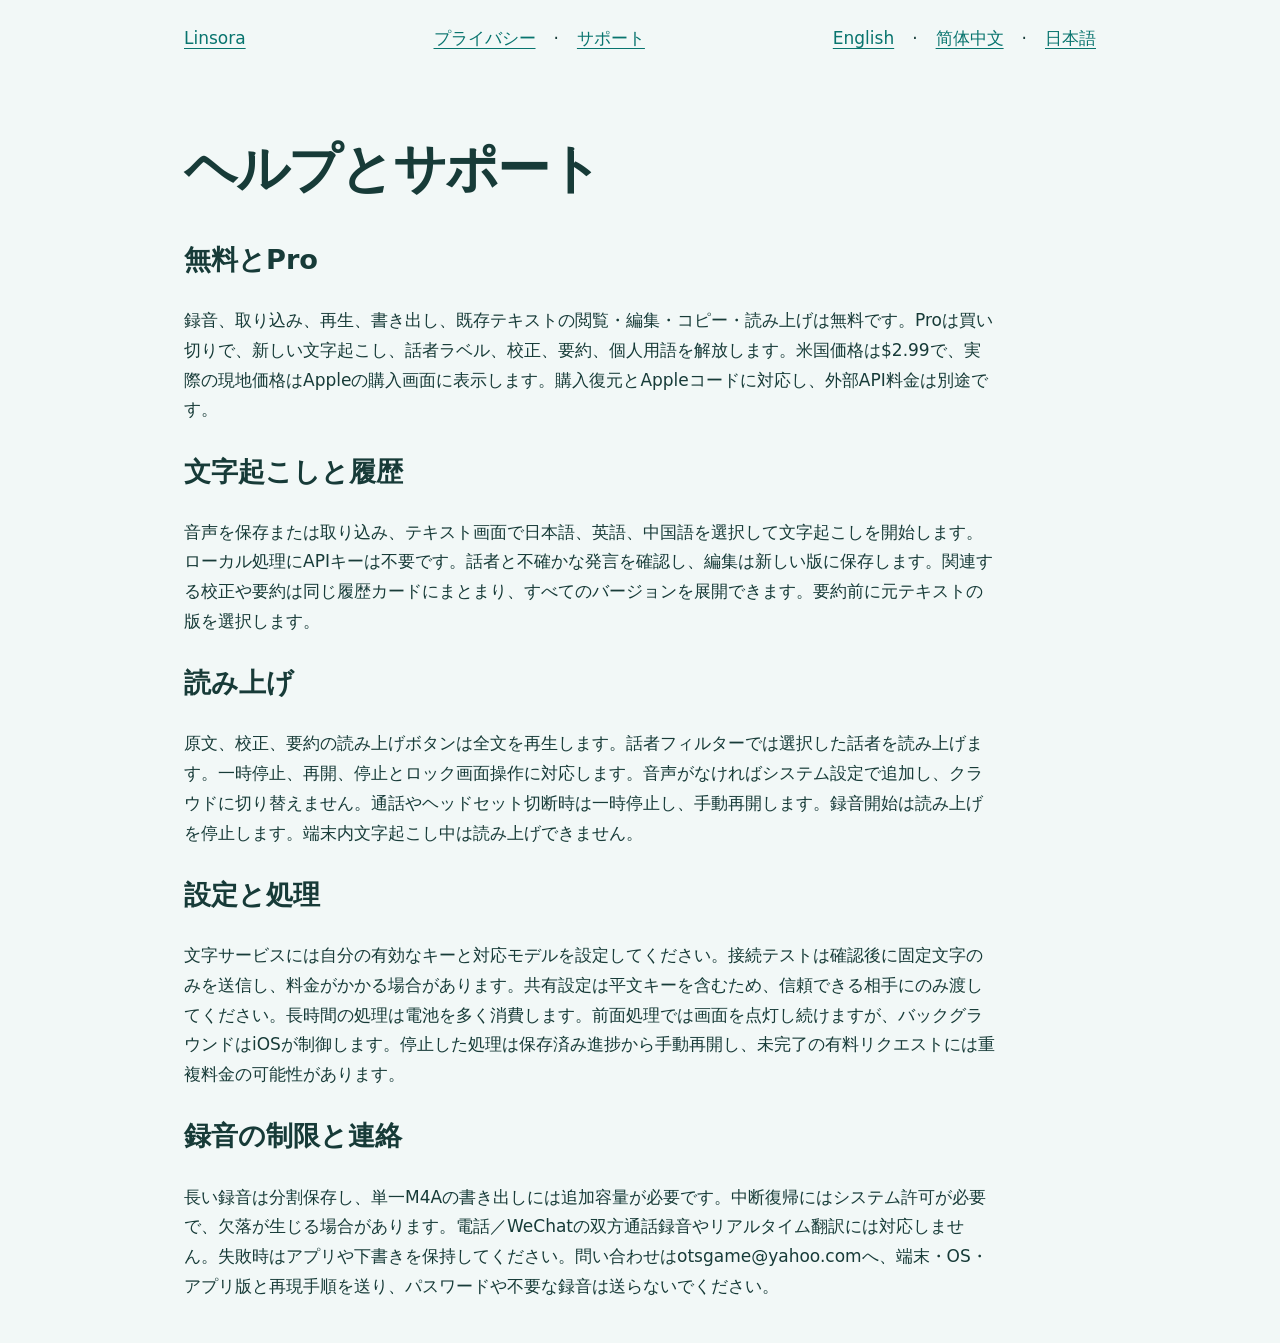
==== site/ja/support/index.html @ 4275777d "Publish multilingual Linsora website for GitHub Pages" ====
<!doctype html><html lang="ja"><head><meta charset="utf-8"><meta name="viewport" content="width=device-width,initial-scale=1"><title>ヘルプとサポート · Linsora</title><link rel="stylesheet" href="../../assets/style.css"></head><body><header><a href="../">Linsora</a><nav><a href="../privacy/">プライバシー</a> · <a href="./">サポート</a></nav><nav aria-label="Languages"><a href="../../support/" lang="en">English</a> · <a href="../../zh/support/" lang="zh-Hans">简体中文</a> · <a href="./" lang="ja">日本語</a></nav></header><main><h1>ヘルプとサポート</h1><h2>無料とPro</h2><p>録音、取り込み、再生、書き出し、既存テキストの閲覧・編集・コピー・読み上げは無料です。Proは買い切りで、新しい文字起こし、話者ラベル、校正、要約、個人用語を解放します。米国価格は$2.99で、実際の現地価格はAppleの購入画面に表示します。購入復元とAppleコードに対応し、外部API料金は別途です。</p><h2>文字起こしと履歴</h2><p>音声を保存または取り込み、テキスト画面で日本語、英語、中国語を選択して文字起こしを開始します。ローカル処理にAPIキーは不要です。話者と不確かな発言を確認し、編集は新しい版に保存します。関連する校正や要約は同じ履歴カードにまとまり、すべてのバージョンを展開できます。要約前に元テキストの版を選択します。</p><h2>読み上げ</h2><p>原文、校正、要約の読み上げボタンは全文を再生します。話者フィルターでは選択した話者を読み上げます。一時停止、再開、停止とロック画面操作に対応します。音声がなければシステム設定で追加し、クラウドに切り替えません。通話やヘッドセット切断時は一時停止し、手動再開します。録音開始は読み上げを停止します。端末内文字起こし中は読み上げできません。</p><h2>設定と処理</h2><p>文字サービスには自分の有効なキーと対応モデルを設定してください。接続テストは確認後に固定文字のみを送信し、料金がかかる場合があります。共有設定は平文キーを含むため、信頼できる相手にのみ渡してください。長時間の処理は電池を多く消費します。前面処理では画面を点灯し続けますが、バックグラウンドはiOSが制御します。停止した処理は保存済み進捗から手動再開し、未完了の有料リクエストには重複料金の可能性があります。</p><h2>録音の制限と連絡</h2><p>長い録音は分割保存し、単一M4Aの書き出しには追加容量が必要です。中断復帰にはシステム許可が必要で、欠落が生じる場合があります。電話／WeChatの双方通話録音やリアルタイム翻訳には対応しません。失敗時はアプリや下書きを保持してください。問い合わせはotsgame@yahoo.comへ、端末・OS・アプリ版と再現手順を送り、パスワードや不要な録音は送らないでください。</p></main></body></html>
---- site/assets/style.css ----
:root{color-scheme:light dark;--bg:#f2f8f7;--panel:#fff;--text:#173b38;--muted:#486761;--accent:#08746e;--line:#c7ddda;--draft:#fff4d4}*{box-sizing:border-box}body{margin:0;background:var(--bg);color:var(--text);font:17px/1.75 system-ui,-apple-system,BlinkMacSystemFont,"Segoe UI",sans-serif;overflow-wrap:anywhere}header,main,footer{max-width:960px;margin:auto;padding:24px}header{display:flex;justify-content:space-between;align-items:center;gap:24px;flex-wrap:wrap}.brand{font-size:28px;font-weight:750;text-decoration:none}.brand span{display:block;font-size:13px;color:var(--muted);font-weight:400}nav{display:flex;gap:18px;flex-wrap:wrap}a{color:var(--accent);text-underline-offset:4px}a:focus-visible{outline:3px solid var(--accent);outline-offset:5px}h1{font-size:clamp(2rem,6vw,3.3rem);line-height:1.2;letter-spacing:-.035em}h2{font-size:1.7rem}h3{font-size:1.15rem;margin-top:30px}p,li{max-width:75ch}article{background:var(--panel);border:1px solid var(--line);border-radius:20px;margin:28px 0;padding:30px;scroll-margin-top:20px}.draft{background:var(--draft);border-left:4px solid #b77e00;border-radius:8px;padding:18px;font-size:14px}.draft p{margin:6px 0}.language-switch{font-size:14px;white-space:nowrap}footer{font-size:14px;color:var(--muted);border-top:1px solid var(--line)}.skip{position:absolute;left:12px;top:-100px;background:var(--panel);padding:10px}.skip:focus{top:10px}li{margin:10px 0}@media(max-width:480px){header,main,footer{padding:18px}article{padding:20px}nav{font-size:15px;gap:12px}}@media(prefers-color-scheme:dark){:root{--bg:#0d1f1e;--panel:#142c2a;--text:#e3f3ee;--muted:#b2ccc5;--accent:#6ce0cf;--line:#33544e;--draft:#3c321d}}@media print{nav,.language-switch,.skip{display:none}article{break-inside:auto;border:none;padding:0}body{font-size:11pt}}
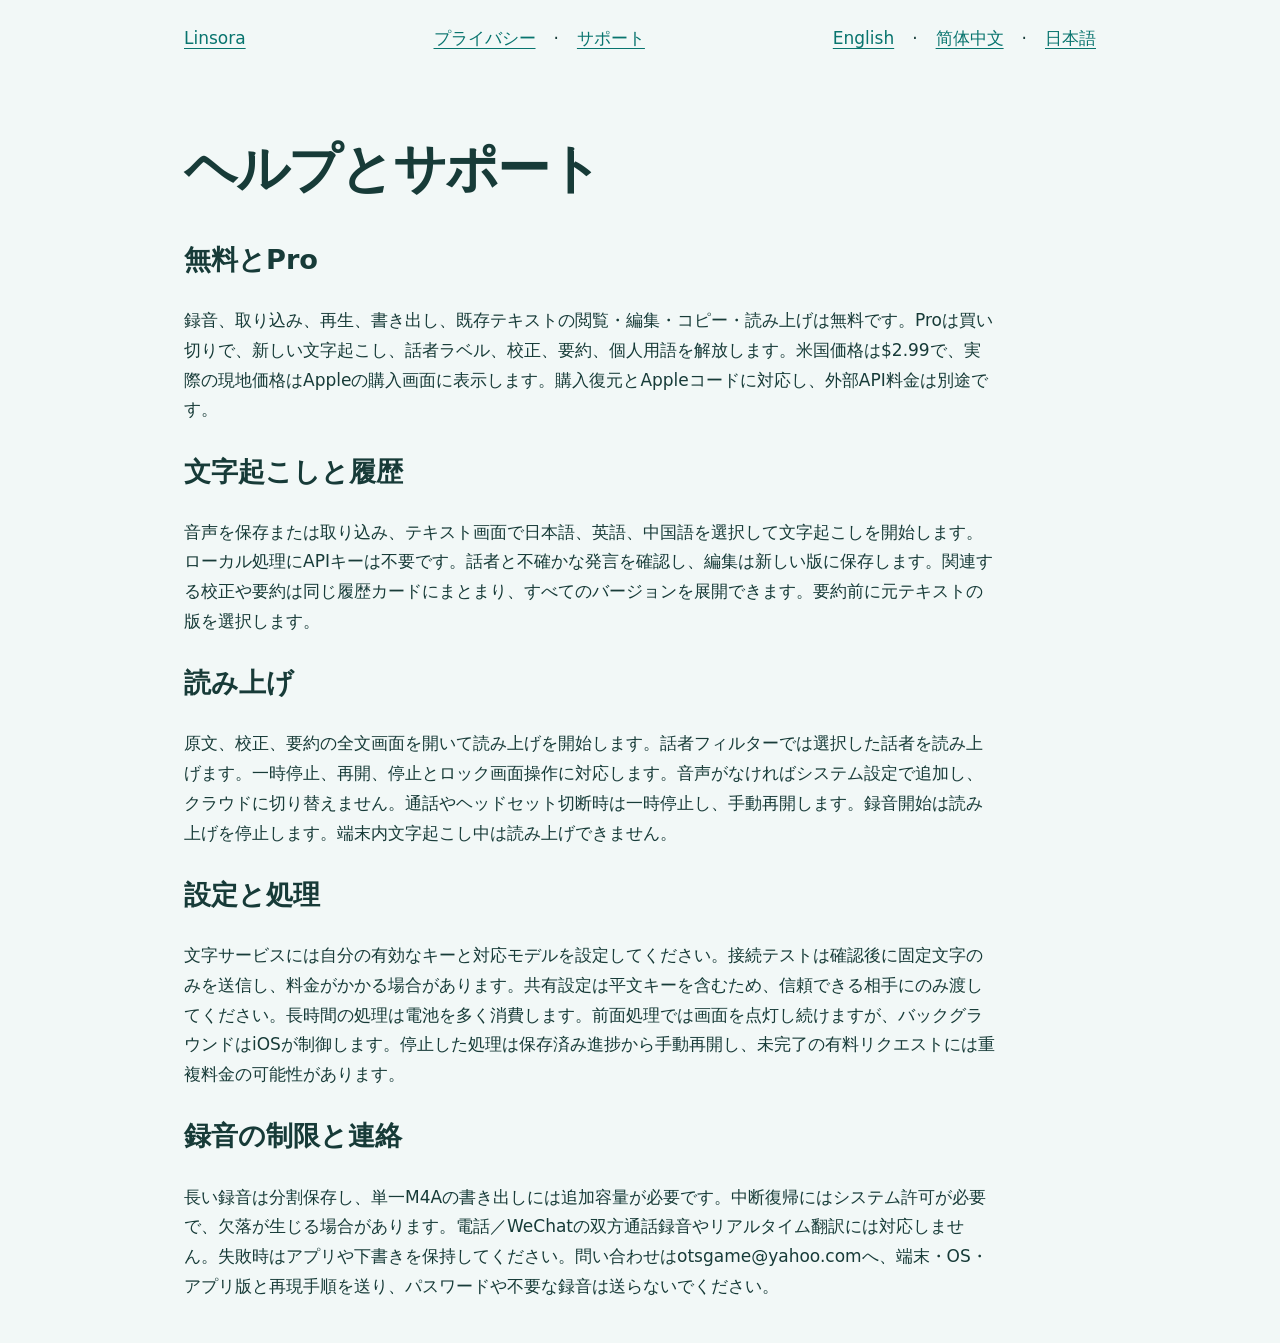
==== commit c3436a84: "Clarify live domain and detail-only read aloud instructions" ====
--- a/site/ja/support/index.html
+++ b/site/ja/support/index.html
@@ -1 +1 @@
-<!doctype html><html lang="ja"><head><meta charset="utf-8"><meta name="viewport" content="width=device-width,initial-scale=1"><title>ヘルプとサポート · Linsora</title><link rel="stylesheet" href="../../assets/style.css"></head><body><header><a href="../">Linsora</a><nav><a href="../privacy/">プライバシー</a> · <a href="./">サポート</a></nav><nav aria-label="Languages"><a href="../../support/" lang="en">English</a> · <a href="../../zh/support/" lang="zh-Hans">简体中文</a> · <a href="./" lang="ja">日本語</a></nav></header><main><h1>ヘルプとサポート</h1><h2>無料とPro</h2><p>録音、取り込み、再生、書き出し、既存テキストの閲覧・編集・コピー・読み上げは無料です。Proは買い切りで、新しい文字起こし、話者ラベル、校正、要約、個人用語を解放します。米国価格は$2.99で、実際の現地価格はAppleの購入画面に表示します。購入復元とAppleコードに対応し、外部API料金は別途です。</p><h2>文字起こしと履歴</h2><p>音声を保存または取り込み、テキスト画面で日本語、英語、中国語を選択して文字起こしを開始します。ローカル処理にAPIキーは不要です。話者と不確かな発言を確認し、編集は新しい版に保存します。関連する校正や要約は同じ履歴カードにまとまり、すべてのバージョンを展開できます。要約前に元テキストの版を選択します。</p><h2>読み上げ</h2><p>原文、校正、要約の読み上げボタンは全文を再生します。話者フィルターでは選択した話者を読み上げます。一時停止、再開、停止とロック画面操作に対応します。音声がなければシステム設定で追加し、クラウドに切り替えません。通話やヘッドセット切断時は一時停止し、手動再開します。録音開始は読み上げを停止します。端末内文字起こし中は読み上げできません。</p><h2>設定と処理</h2><p>文字サービスには自分の有効なキーと対応モデルを設定してください。接続テストは確認後に固定文字のみを送信し、料金がかかる場合があります。共有設定は平文キーを含むため、信頼できる相手にのみ渡してください。長時間の処理は電池を多く消費します。前面処理では画面を点灯し続けますが、バックグラウンドはiOSが制御します。停止した処理は保存済み進捗から手動再開し、未完了の有料リクエストには重複料金の可能性があります。</p><h2>録音の制限と連絡</h2><p>長い録音は分割保存し、単一M4Aの書き出しには追加容量が必要です。中断復帰にはシステム許可が必要で、欠落が生じる場合があります。電話／WeChatの双方通話録音やリアルタイム翻訳には対応しません。失敗時はアプリや下書きを保持してください。問い合わせはotsgame@yahoo.comへ、端末・OS・アプリ版と再現手順を送り、パスワードや不要な録音は送らないでください。</p></main></body></html>+<!doctype html><html lang="ja"><head><meta charset="utf-8"><meta name="viewport" content="width=device-width,initial-scale=1"><title>ヘルプとサポート · Linsora</title><link rel="stylesheet" href="../../assets/style.css"></head><body><header><a href="../">Linsora</a><nav><a href="../privacy/">プライバシー</a> · <a href="./">サポート</a></nav><nav aria-label="Languages"><a href="../../support/" lang="en">English</a> · <a href="../../zh/support/" lang="zh-Hans">简体中文</a> · <a href="./" lang="ja">日本語</a></nav></header><main><h1>ヘルプとサポート</h1><h2>無料とPro</h2><p>録音、取り込み、再生、書き出し、既存テキストの閲覧・編集・コピー・読み上げは無料です。Proは買い切りで、新しい文字起こし、話者ラベル、校正、要約、個人用語を解放します。米国価格は$2.99で、実際の現地価格はAppleの購入画面に表示します。購入復元とAppleコードに対応し、外部API料金は別途です。</p><h2>文字起こしと履歴</h2><p>音声を保存または取り込み、テキスト画面で日本語、英語、中国語を選択して文字起こしを開始します。ローカル処理にAPIキーは不要です。話者と不確かな発言を確認し、編集は新しい版に保存します。関連する校正や要約は同じ履歴カードにまとまり、すべてのバージョンを展開できます。要約前に元テキストの版を選択します。</p><h2>読み上げ</h2><p>原文、校正、要約の全文画面を開いて読み上げを開始します。話者フィルターでは選択した話者を読み上げます。一時停止、再開、停止とロック画面操作に対応します。音声がなければシステム設定で追加し、クラウドに切り替えません。通話やヘッドセット切断時は一時停止し、手動再開します。録音開始は読み上げを停止します。端末内文字起こし中は読み上げできません。</p><h2>設定と処理</h2><p>文字サービスには自分の有効なキーと対応モデルを設定してください。接続テストは確認後に固定文字のみを送信し、料金がかかる場合があります。共有設定は平文キーを含むため、信頼できる相手にのみ渡してください。長時間の処理は電池を多く消費します。前面処理では画面を点灯し続けますが、バックグラウンドはiOSが制御します。停止した処理は保存済み進捗から手動再開し、未完了の有料リクエストには重複料金の可能性があります。</p><h2>録音の制限と連絡</h2><p>長い録音は分割保存し、単一M4Aの書き出しには追加容量が必要です。中断復帰にはシステム許可が必要で、欠落が生じる場合があります。電話／WeChatの双方通話録音やリアルタイム翻訳には対応しません。失敗時はアプリや下書きを保持してください。問い合わせはotsgame@yahoo.comへ、端末・OS・アプリ版と再現手順を送り、パスワードや不要な録音は送らないでください。</p></main></body></html>
